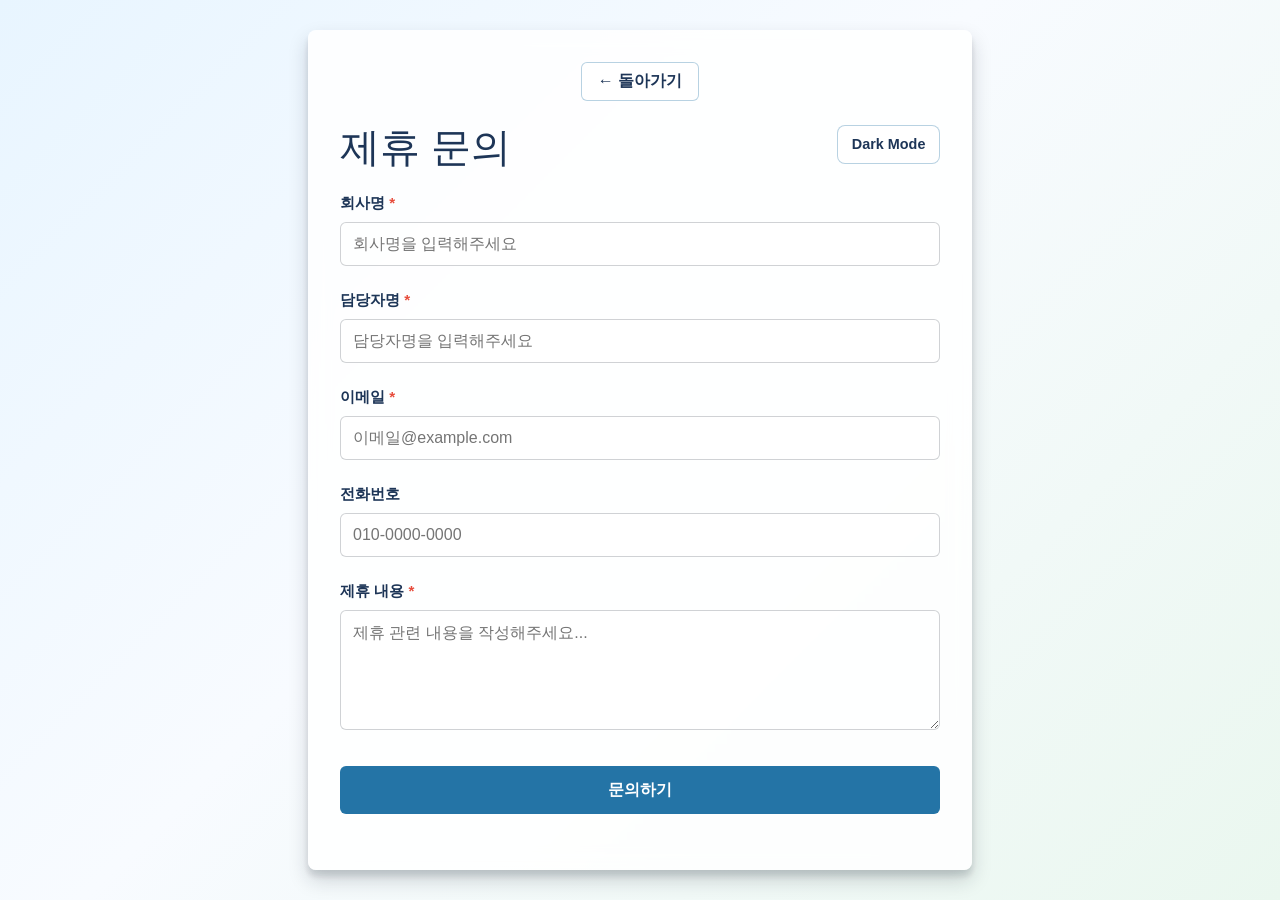
==== partnership.html @ e7c25736 "Add partnership inquiry form with formspree integration" ====
<!DOCTYPE html>
<html lang="ko">
<head>
    <meta charset="UTF-8">
    <meta name="viewport" content="width=device-width, initial-scale=1.0">
    <title>제휴 문의 - Partnership Inquiry</title>
    <link rel="stylesheet" href="style.css">
    <style>
        .form-container {
            max-width: 600px;
        }

        .form-group {
            margin-bottom: 1.5rem;
            text-align: left;
        }

        label {
            display: block;
            margin-bottom: 0.5rem;
            font-weight: 600;
            color: var(--heading-color);
            font-size: 0.95rem;
        }

        input[type="text"],
        input[type="email"],
        input[type="tel"],
        textarea {
            width: 100%;
            padding: 0.75rem;
            border: 1px solid rgba(20, 30, 45, 0.2);
            border-radius: 6px;
            font-family: inherit;
            font-size: 1rem;
            background-color: rgba(255, 255, 255, 0.5);
            color: var(--text-color);
            box-sizing: border-box;
            transition: border-color 0.3s ease, background-color 0.3s ease;
        }

        input[type="text"]:focus,
        input[type="email"]:focus,
        input[type="tel"]:focus,
        textarea:focus {
            outline: none;
            border-color: var(--button-background);
            background-color: rgba(255, 255, 255, 0.8);
        }

        textarea {
            resize: vertical;
            min-height: 120px;
        }

        .form-group.submit {
            margin-top: 2rem;
        }

        button[type="submit"] {
            background-color: var(--button-background);
            color: var(--button-text);
            border: none;
            padding: 0.85rem 2rem;
            border-radius: 6px;
            font-size: 1rem;
            font-weight: 600;
            cursor: pointer;
            transition: background-color 0.3s ease, transform 0.2s ease;
            width: 100%;
        }

        button[type="submit"]:hover {
            background-color: var(--button-hover);
            transform: translateY(-2px);
        }

        .back-button {
            display: inline-block;
            margin-bottom: 1.5rem;
            padding: 0.5rem 1rem;
            background-color: var(--toggle-background);
            border: 1px solid var(--toggle-border);
            border-radius: 6px;
            color: var(--toggle-text);
            text-decoration: none;
            cursor: pointer;
            font-weight: 600;
            transition: background-color 0.3s ease;
        }

        .back-button:hover {
            background-color: rgba(36, 116, 166, 0.1);
        }

        .required {
            color: #e74c3c;
        }
    </style>
</head>
<body>
    <div class="container form-container">
        <a href="index.html" class="back-button">← 돌아가기</a>
        
        <div class="top-bar">
            <h1>제휴 문의</h1>
            <button id="theme-toggle" class="theme-toggle" type="button" aria-label="Switch to dark mode">Dark Mode</button>
        </div>

        <form action="https://formspree.io/f/meenlnaj" method="POST">
            <div class="form-group">
                <label for="company">회사명 <span class="required">*</span></label>
                <input 
                    type="text" 
                    id="company" 
                    name="company" 
                    placeholder="회사명을 입력해주세요"
                    required
                />
            </div>

            <div class="form-group">
                <label for="name">담당자명 <span class="required">*</span></label>
                <input 
                    type="text" 
                    id="name" 
                    name="name" 
                    placeholder="담당자명을 입력해주세요"
                    required
                />
            </div>

            <div class="form-group">
                <label for="email">이메일 <span class="required">*</span></label>
                <input 
                    type="email" 
                    id="email" 
                    name="email" 
                    placeholder="이메일@example.com"
                    required
                />
            </div>

            <div class="form-group">
                <label for="phone">전화번호</label>
                <input 
                    type="tel" 
                    id="phone" 
                    name="phone" 
                    placeholder="010-0000-0000"
                />
            </div>

            <div class="form-group">
                <label for="message">제휴 내용 <span class="required">*</span></label>
                <textarea 
                    id="message" 
                    name="message" 
                    placeholder="제휴 관련 내용을 작성해주세요..."
                    required
                ></textarea>
            </div>

            <div class="form-group submit">
                <button type="submit">문의하기</button>
            </div>
        </form>
    </div>

    <script>
        // 테마 토글 기능
        document.addEventListener('DOMContentLoaded', () => {
            const themeToggle = document.getElementById('theme-toggle');
            const themeStorageKey = 'lotto-theme';

            const getInitialTheme = () => {
                const savedTheme = localStorage.getItem(themeStorageKey);
                if (savedTheme === 'light' || savedTheme === 'dark') {
                    return savedTheme;
                }
                return window.matchMedia('(prefers-color-scheme: dark)').matches ? 'dark' : 'light';
            };

            const applyTheme = (theme) => {
                document.body.dataset.theme = theme;
                const nextTheme = theme === 'dark' ? 'light' : 'dark';
                themeToggle.textContent = theme === 'dark' ? 'White Mode' : 'Dark Mode';
                themeToggle.setAttribute('aria-label', `Switch to ${nextTheme} mode`);
            };

            applyTheme(getInitialTheme());

            themeToggle.addEventListener('click', () => {
                const nextTheme = document.body.dataset.theme === 'dark' ? 'light' : 'dark';
                localStorage.setItem(themeStorageKey, nextTheme);
                applyTheme(nextTheme);
            });
        });
    </script>
</body>
</html>
---- style.css ----
:root {
    --page-background: #f4f7fb;
    --page-gradient: linear-gradient(135deg, #e8f5ff 0%, #f8fbff 45%, #eaf7ef 100%);
    --text-color: #263238;
    --panel-background: rgba(255, 255, 255, 0.86);
    --panel-shadow: 0 10px 20px rgba(20, 30, 45, 0.18), 0 6px 6px rgba(20, 30, 45, 0.12);
    --heading-color: #1d3557;
    --button-background: #2474a6;
    --button-hover: #1a5f8d;
    --button-text: #ffffff;
    --toggle-background: rgba(255, 255, 255, 0.72);
    --toggle-border: rgba(36, 116, 166, 0.32);
    --toggle-text: #1d3557;
}

body[data-theme="dark"] {
    --page-background: #121417;
    --page-gradient: linear-gradient(135deg, #121417 0%, #1d2630 52%, #0f2019 100%);
    --text-color: #edf2f4;
    --panel-background: rgba(22, 27, 34, 0.88);
    --panel-shadow: 0 12px 26px rgba(0, 0, 0, 0.38), 0 6px 10px rgba(0, 0, 0, 0.28);
    --heading-color: #f6f8fa;
    --button-background: #2f8f9d;
    --button-hover: #257783;
    --button-text: #ffffff;
    --toggle-background: rgba(34, 41, 49, 0.86);
    --toggle-border: rgba(143, 173, 190, 0.38);
    --toggle-text: #f6f8fa;
}

body {
    font-family: 'Helvetica Neue', sans-serif;
    background-color: var(--page-background);
    color: var(--text-color);
    display: flex;
    justify-content: center;
    align-items: center;
    min-height: 100vh;
    margin: 0;
    background-image: var(--page-gradient);
    transition: background-color 0.3s ease, color 0.3s ease;
}

.container {
    background-color: var(--panel-background);
    padding: 2rem;
    border-radius: 8px;
    box-shadow: var(--panel-shadow);
    text-align: center;
    max-width: 500px;
    width: 90%;
    backdrop-filter: blur(10px);
    transition: background-color 0.3s ease, box-shadow 0.3s ease;
}

.top-bar {
    display: flex;
    align-items: flex-start;
    justify-content: space-between;
    gap: 1rem;
    margin-bottom: 1.5rem;
}

h1 {
    color: var(--heading-color);
    margin: 0;
    font-size: 2.5rem;
    font-weight: 300;
    line-height: 1.1;
    text-align: left;
    transition: color 0.3s ease;
}

.theme-toggle {
    flex: 0 0 auto;
    background-color: var(--toggle-background);
    border: 1px solid var(--toggle-border);
    border-radius: 8px;
    color: var(--toggle-text);
    cursor: pointer;
    font-size: 0.9rem;
    font-weight: 700;
    padding: 0.65rem 0.85rem;
    transition: background-color 0.3s ease, border-color 0.3s ease, color 0.3s ease, transform 0.2s ease;
}

.theme-toggle:hover {
    transform: translateY(-1px);
}

.numbers-container {
    display: flex;
    justify-content: center;
    gap: 10px;
    margin-bottom: 2rem;
    flex-wrap: wrap;
}

.number-circle {
    width: 50px;
    height: 50px;
    border-radius: 50%;
    display: flex;
    justify-content: center;
    align-items: center;
    font-size: 1.5rem;
    font-weight: bold;
    color: white;
    box-shadow: 0 4px 8px rgba(0, 0, 0, 0.1);
    transition: transform 0.3s ease, background-color 0.3s ease;
    transform: scale(0);
    animation: pop-in 0.5s ease forwards;
}

@keyframes pop-in {
    to {
        transform: scale(1);
    }
}

#generate-btn {
    background-color: var(--button-background);
    color: var(--button-text);
    border: none;
    padding: 1rem 2rem;
    font-size: 1.2rem;
    border-radius: 8px;
    cursor: pointer;
    transition: background-color 0.3s ease, transform 0.2s ease, box-shadow 0.3s ease;
    box-shadow: 0 4px 6px rgba(50, 50, 93, 0.11), 0 1px 3px rgba(0, 0, 0, 0.08);
}

#generate-btn:hover {
    background-color: var(--button-hover);
    transform: translateY(-2px);
    box-shadow: 0 7px 14px rgba(50, 50, 93, 0.1), 0 3px 6px rgba(0, 0, 0, 0.08);
}

#generate-btn:active {
    transform: translateY(1px);
    box-shadow: 0 2px 4px rgba(50, 50, 93, 0.1), 0 1px 2px rgba(0, 0, 0, 0.08);
}

.partnership-link {
    display: inline-block;
    margin-top: 1.5rem;
    padding: 0.75rem 1.5rem;
    background-color: var(--toggle-background);
    border: 2px solid var(--toggle-border);
    border-radius: 8px;
    color: var(--toggle-text);
    text-decoration: none;
    font-weight: 600;
    font-size: 0.95rem;
    cursor: pointer;
    transition: background-color 0.3s ease, border-color 0.3s ease, transform 0.2s ease;
}

.partnership-link:hover {
    background-color: rgba(36, 116, 166, 0.1);
    border-color: var(--button-background);
    transform: translateY(-2px);
}

.partnership-link:active {
    transform: translateY(0px);
}

@media (max-width: 480px) {
    .top-bar {
        align-items: stretch;
        flex-direction: column;
    }

    h1 {
        text-align: center;
    }

    .number-circle {
        width: 40px;
        height: 40px;
        font-size: 1.2rem;
    }

    h1 {
        font-size: 2rem;
    }

    #generate-btn {
        padding: 0.8rem 1.5rem;
        font-size: 1rem;
    }

    .partnership-link {
        width: 100%;
        box-sizing: border-box;
    }
}
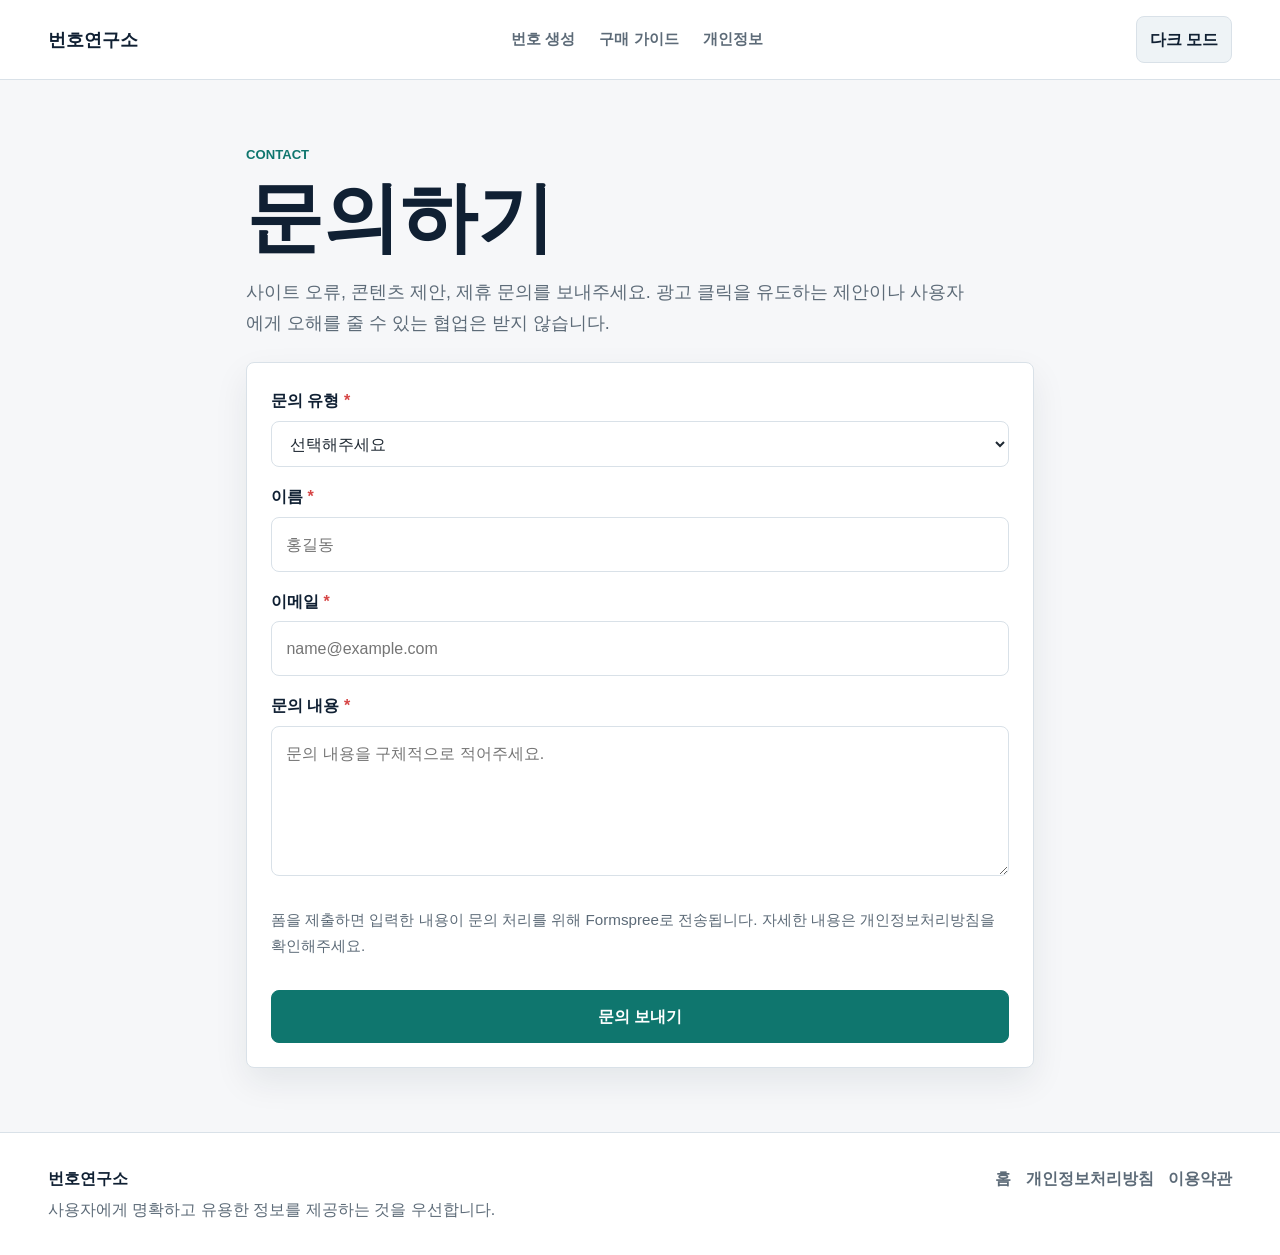
==== commit a398d775: "Improve site quality for AdSense review" ====
--- a/partnership.html
+++ b/partnership.html
@@ -3,199 +3,72 @@
 <head>
     <meta charset="UTF-8">
     <meta name="viewport" content="width=device-width, initial-scale=1.0">
-    <title>제휴 문의 - Partnership Inquiry</title>
+    <meta name="description" content="번호연구소 운영자에게 문의, 제휴 제안, 오류 제보를 보낼 수 있는 페이지입니다.">
+    <title>문의하기 | 번호연구소</title>
     <link rel="stylesheet" href="style.css">
-    <style>
-        .form-container {
-            max-width: 600px;
-        }
-
-        .form-group {
-            margin-bottom: 1.5rem;
-            text-align: left;
-        }
-
-        label {
-            display: block;
-            margin-bottom: 0.5rem;
-            font-weight: 600;
-            color: var(--heading-color);
-            font-size: 0.95rem;
-        }
-
-        input[type="text"],
-        input[type="email"],
-        input[type="tel"],
-        textarea {
-            width: 100%;
-            padding: 0.75rem;
-            border: 1px solid rgba(20, 30, 45, 0.2);
-            border-radius: 6px;
-            font-family: inherit;
-            font-size: 1rem;
-            background-color: rgba(255, 255, 255, 0.5);
-            color: var(--text-color);
-            box-sizing: border-box;
-            transition: border-color 0.3s ease, background-color 0.3s ease;
-        }
-
-        input[type="text"]:focus,
-        input[type="email"]:focus,
-        input[type="tel"]:focus,
-        textarea:focus {
-            outline: none;
-            border-color: var(--button-background);
-            background-color: rgba(255, 255, 255, 0.8);
-        }
-
-        textarea {
-            resize: vertical;
-            min-height: 120px;
-        }
-
-        .form-group.submit {
-            margin-top: 2rem;
-        }
-
-        button[type="submit"] {
-            background-color: var(--button-background);
-            color: var(--button-text);
-            border: none;
-            padding: 0.85rem 2rem;
-            border-radius: 6px;
-            font-size: 1rem;
-            font-weight: 600;
-            cursor: pointer;
-            transition: background-color 0.3s ease, transform 0.2s ease;
-            width: 100%;
-        }
-
-        button[type="submit"]:hover {
-            background-color: var(--button-hover);
-            transform: translateY(-2px);
-        }
-
-        .back-button {
-            display: inline-block;
-            margin-bottom: 1.5rem;
-            padding: 0.5rem 1rem;
-            background-color: var(--toggle-background);
-            border: 1px solid var(--toggle-border);
-            border-radius: 6px;
-            color: var(--toggle-text);
-            text-decoration: none;
-            cursor: pointer;
-            font-weight: 600;
-            transition: background-color 0.3s ease;
-        }
-
-        .back-button:hover {
-            background-color: rgba(36, 116, 166, 0.1);
-        }
-
-        .required {
-            color: #e74c3c;
-        }
-    </style>
 </head>
 <body>
-    <div class="container form-container">
-        <a href="index.html" class="back-button">← 돌아가기</a>
-        
-        <div class="top-bar">
-            <h1>제휴 문의</h1>
-            <button id="theme-toggle" class="theme-toggle" type="button" aria-label="Switch to dark mode">Dark Mode</button>
+    <header class="site-header">
+        <a class="brand" href="index.html" aria-label="번호연구소 홈">번호연구소</a>
+        <nav class="site-nav" aria-label="주요 메뉴">
+            <a href="index.html#generator">번호 생성</a>
+            <a href="index.html#guide">구매 가이드</a>
+            <a href="privacy.html">개인정보</a>
+        </nav>
+        <button id="theme-toggle" class="theme-toggle" type="button" aria-label="다크 모드로 전환">다크 모드</button>
+    </header>
+
+    <main class="narrow-page">
+        <section class="section-band">
+            <p class="eyebrow">Contact</p>
+            <h1>문의하기</h1>
+            <p class="lead">사이트 오류, 콘텐츠 제안, 제휴 문의를 보내주세요. 광고 클릭을 유도하는 제안이나 사용자에게 오해를 줄 수 있는 협업은 받지 않습니다.</p>
+
+            <form class="contact-form" action="https://formspree.io/f/meenlnaj" method="POST">
+                <div class="form-group">
+                    <label for="category">문의 유형 <span class="required">*</span></label>
+                    <select id="category" name="category" required>
+                        <option value="">선택해주세요</option>
+                        <option value="site-feedback">사이트 의견</option>
+                        <option value="bug-report">오류 제보</option>
+                        <option value="partnership">제휴 문의</option>
+                        <option value="privacy">개인정보 문의</option>
+                    </select>
+                </div>
+
+                <div class="form-group">
+                    <label for="name">이름 <span class="required">*</span></label>
+                    <input type="text" id="name" name="name" placeholder="홍길동" autocomplete="name" required>
+                </div>
+
+                <div class="form-group">
+                    <label for="email">이메일 <span class="required">*</span></label>
+                    <input type="email" id="email" name="email" placeholder="name@example.com" autocomplete="email" required>
+                </div>
+
+                <div class="form-group">
+                    <label for="message">문의 내용 <span class="required">*</span></label>
+                    <textarea id="message" name="message" placeholder="문의 내용을 구체적으로 적어주세요." required></textarea>
+                </div>
+
+                <p class="fine-print">폼을 제출하면 입력한 내용이 문의 처리를 위해 Formspree로 전송됩니다. 자세한 내용은 개인정보처리방침을 확인해주세요.</p>
+                <button class="button primary full-width" type="submit">문의 보내기</button>
+            </form>
+        </section>
+    </main>
+
+    <footer class="site-footer">
+        <div>
+            <strong>번호연구소</strong>
+            <p>사용자에게 명확하고 유용한 정보를 제공하는 것을 우선합니다.</p>
         </div>
+        <nav aria-label="하단 메뉴">
+            <a href="index.html">홈</a>
+            <a href="privacy.html">개인정보처리방침</a>
+            <a href="terms.html">이용약관</a>
+        </nav>
+    </footer>
 
-        <form action="https://formspree.io/f/meenlnaj" method="POST">
-            <div class="form-group">
-                <label for="company">회사명 <span class="required">*</span></label>
-                <input 
-                    type="text" 
-                    id="company" 
-                    name="company" 
-                    placeholder="회사명을 입력해주세요"
-                    required
-                />
-            </div>
-
-            <div class="form-group">
-                <label for="name">담당자명 <span class="required">*</span></label>
-                <input 
-                    type="text" 
-                    id="name" 
-                    name="name" 
-                    placeholder="담당자명을 입력해주세요"
-                    required
-                />
-            </div>
-
-            <div class="form-group">
-                <label for="email">이메일 <span class="required">*</span></label>
-                <input 
-                    type="email" 
-                    id="email" 
-                    name="email" 
-                    placeholder="이메일@example.com"
-                    required
-                />
-            </div>
-
-            <div class="form-group">
-                <label for="phone">전화번호</label>
-                <input 
-                    type="tel" 
-                    id="phone" 
-                    name="phone" 
-                    placeholder="010-0000-0000"
-                />
-            </div>
-
-            <div class="form-group">
-                <label for="message">제휴 내용 <span class="required">*</span></label>
-                <textarea 
-                    id="message" 
-                    name="message" 
-                    placeholder="제휴 관련 내용을 작성해주세요..."
-                    required
-                ></textarea>
-            </div>
-
-            <div class="form-group submit">
-                <button type="submit">문의하기</button>
-            </div>
-        </form>
-    </div>
-
-    <script>
-        // 테마 토글 기능
-        document.addEventListener('DOMContentLoaded', () => {
-            const themeToggle = document.getElementById('theme-toggle');
-            const themeStorageKey = 'lotto-theme';
-
-            const getInitialTheme = () => {
-                const savedTheme = localStorage.getItem(themeStorageKey);
-                if (savedTheme === 'light' || savedTheme === 'dark') {
-                    return savedTheme;
-                }
-                return window.matchMedia('(prefers-color-scheme: dark)').matches ? 'dark' : 'light';
-            };
-
-            const applyTheme = (theme) => {
-                document.body.dataset.theme = theme;
-                const nextTheme = theme === 'dark' ? 'light' : 'dark';
-                themeToggle.textContent = theme === 'dark' ? 'White Mode' : 'Dark Mode';
-                themeToggle.setAttribute('aria-label', `Switch to ${nextTheme} mode`);
-            };
-
-            applyTheme(getInitialTheme());
-
-            themeToggle.addEventListener('click', () => {
-                const nextTheme = document.body.dataset.theme === 'dark' ? 'light' : 'dark';
-                localStorage.setItem(themeStorageKey, nextTheme);
-                applyTheme(nextTheme);
-            });
-        });
-    </script>
+    <script src="main.js"></script>
 </body>
 </html>
--- a/style.css
+++ b/style.css
@@ -1,115 +1,278 @@
 :root {
-    --page-background: #f4f7fb;
-    --page-gradient: linear-gradient(135deg, #e8f5ff 0%, #f8fbff 45%, #eaf7ef 100%);
-    --text-color: #263238;
-    --panel-background: rgba(255, 255, 255, 0.86);
-    --panel-shadow: 0 10px 20px rgba(20, 30, 45, 0.18), 0 6px 6px rgba(20, 30, 45, 0.12);
-    --heading-color: #1d3557;
-    --button-background: #2474a6;
-    --button-hover: #1a5f8d;
-    --button-text: #ffffff;
-    --toggle-background: rgba(255, 255, 255, 0.72);
-    --toggle-border: rgba(36, 116, 166, 0.32);
-    --toggle-text: #1d3557;
+    --page-background: #f6f7f9;
+    --surface: #ffffff;
+    --surface-muted: #eef3f6;
+    --text-color: #1f2933;
+    --muted-text: #5d6b78;
+    --heading-color: #102033;
+    --border-color: #d9e1e8;
+    --accent: #0f766e;
+    --accent-dark: #0b5f59;
+    --accent-soft: #e0f2ef;
+    --warning-soft: #fff7e6;
+    --shadow: 0 14px 34px rgba(18, 33, 48, 0.08);
+    --radius: 8px;
 }
 
 body[data-theme="dark"] {
-    --page-background: #121417;
-    --page-gradient: linear-gradient(135deg, #121417 0%, #1d2630 52%, #0f2019 100%);
-    --text-color: #edf2f4;
-    --panel-background: rgba(22, 27, 34, 0.88);
-    --panel-shadow: 0 12px 26px rgba(0, 0, 0, 0.38), 0 6px 10px rgba(0, 0, 0, 0.28);
-    --heading-color: #f6f8fa;
-    --button-background: #2f8f9d;
-    --button-hover: #257783;
-    --button-text: #ffffff;
-    --toggle-background: rgba(34, 41, 49, 0.86);
-    --toggle-border: rgba(143, 173, 190, 0.38);
-    --toggle-text: #f6f8fa;
+    --page-background: #11161b;
+    --surface: #192128;
+    --surface-muted: #202b34;
+    --text-color: #e8eef3;
+    --muted-text: #b3c0ca;
+    --heading-color: #f7fafc;
+    --border-color: #31404c;
+    --accent: #4db6ac;
+    --accent-dark: #80cbc4;
+    --accent-soft: #163834;
+    --warning-soft: #2e2716;
+    --shadow: 0 18px 40px rgba(0, 0, 0, 0.28);
+}
+
+* {
+    box-sizing: border-box;
+}
+
+html {
+    scroll-behavior: smooth;
 }
 
 body {
-    font-family: 'Helvetica Neue', sans-serif;
-    background-color: var(--page-background);
-    color: var(--text-color);
-    display: flex;
-    justify-content: center;
-    align-items: center;
     min-height: 100vh;
     margin: 0;
-    background-image: var(--page-gradient);
-    transition: background-color 0.3s ease, color 0.3s ease;
-}
-
-.container {
-    background-color: var(--panel-background);
-    padding: 2rem;
-    border-radius: 8px;
-    box-shadow: var(--panel-shadow);
-    text-align: center;
-    max-width: 500px;
-    width: 90%;
-    backdrop-filter: blur(10px);
-    transition: background-color 0.3s ease, box-shadow 0.3s ease;
-}
-
-.top-bar {
+    background: var(--page-background);
+    color: var(--text-color);
+    font-family: -apple-system, BlinkMacSystemFont, "Segoe UI", "Noto Sans KR", Arial, sans-serif;
+    line-height: 1.7;
+    transition: background-color 0.25s ease, color 0.25s ease;
+}
+
+a {
+    color: inherit;
+}
+
+.site-header {
+    position: sticky;
+    top: 0;
+    z-index: 10;
     display: flex;
-    align-items: flex-start;
+    align-items: center;
     justify-content: space-between;
     gap: 1rem;
-    margin-bottom: 1.5rem;
-}
-
-h1 {
-    color: var(--heading-color);
-    margin: 0;
-    font-size: 2.5rem;
-    font-weight: 300;
-    line-height: 1.1;
-    text-align: left;
-    transition: color 0.3s ease;
+    padding: 1rem clamp(1rem, 4vw, 3rem);
+    background: color-mix(in srgb, var(--surface) 92%, transparent);
+    border-bottom: 1px solid var(--border-color);
+    backdrop-filter: blur(14px);
+}
+
+.brand {
+    color: var(--heading-color);
+    font-size: 1.15rem;
+    font-weight: 800;
+    text-decoration: none;
+    white-space: nowrap;
+}
+
+.site-nav {
+    display: flex;
+    align-items: center;
+    justify-content: center;
+    gap: clamp(0.75rem, 2vw, 1.5rem);
+    color: var(--muted-text);
+    font-size: 0.95rem;
+    font-weight: 700;
+}
+
+.site-nav a,
+.site-footer a {
+    text-decoration: none;
+}
+
+.site-nav a:hover,
+.site-footer a:hover {
+    color: var(--accent);
+}
+
+.theme-toggle,
+.button {
+    min-height: 44px;
+    border: 1px solid var(--border-color);
+    border-radius: var(--radius);
+    cursor: pointer;
+    font: inherit;
+    font-weight: 800;
+    transition: background-color 0.2s ease, border-color 0.2s ease, color 0.2s ease, transform 0.2s ease;
 }
 
 .theme-toggle {
-    flex: 0 0 auto;
-    background-color: var(--toggle-background);
-    border: 1px solid var(--toggle-border);
-    border-radius: 8px;
-    color: var(--toggle-text);
-    cursor: pointer;
-    font-size: 0.9rem;
-    font-weight: 700;
-    padding: 0.65rem 0.85rem;
-    transition: background-color 0.3s ease, border-color 0.3s ease, color 0.3s ease, transform 0.2s ease;
-}
-
+    padding: 0.55rem 0.8rem;
+    background: var(--surface-muted);
+    color: var(--heading-color);
+    white-space: nowrap;
+}
+
+.button {
+    display: inline-flex;
+    align-items: center;
+    justify-content: center;
+    gap: 0.4rem;
+    padding: 0.75rem 1.1rem;
+    text-decoration: none;
+}
+
+.button.primary {
+    background: var(--accent);
+    border-color: var(--accent);
+    color: #ffffff;
+}
+
+.button.secondary {
+    background: var(--surface);
+    color: var(--heading-color);
+}
+
+.button:hover,
 .theme-toggle:hover {
     transform: translateY(-1px);
 }
 
+.button.primary:hover {
+    background: var(--accent-dark);
+    border-color: var(--accent-dark);
+}
+
+.full-width {
+    width: 100%;
+}
+
+main {
+    width: 100%;
+}
+
+.section-band {
+    width: min(1120px, calc(100% - 2rem));
+    margin: 0 auto;
+    padding: clamp(2rem, 5vw, 4.5rem) 0;
+}
+
+.hero {
+    display: grid;
+    grid-template-columns: minmax(0, 1.5fr) minmax(280px, 0.7fr);
+    gap: clamp(1.5rem, 4vw, 3rem);
+    align-items: center;
+    min-height: calc(100vh - 86px);
+}
+
+.hero-copy h1,
+.narrow-page h1 {
+    max-width: 820px;
+    margin: 0;
+    color: var(--heading-color);
+    font-size: clamp(2.4rem, 6vw, 4.8rem);
+    line-height: 1.08;
+    letter-spacing: 0;
+}
+
+.lead {
+    max-width: 720px;
+    color: var(--muted-text);
+    font-size: 1.12rem;
+}
+
+.eyebrow {
+    margin: 0 0 0.65rem;
+    color: var(--accent);
+    font-size: 0.82rem;
+    font-weight: 900;
+    letter-spacing: 0;
+    text-transform: uppercase;
+}
+
+.hero-actions,
+.tool-actions {
+    display: flex;
+    flex-wrap: wrap;
+    gap: 0.75rem;
+    margin-top: 1.5rem;
+}
+
+.hero-note,
+.tool-panel,
+.insight-panel,
+.info-card,
+.contact-form {
+    background: var(--surface);
+    border: 1px solid var(--border-color);
+    border-radius: var(--radius);
+    box-shadow: var(--shadow);
+}
+
+.hero-note {
+    padding: 1.25rem;
+}
+
+.hero-note strong,
+.info-card h3,
+.insight-panel h3 {
+    color: var(--heading-color);
+}
+
+.hero-note p,
+.fine-print,
+.status-message {
+    color: var(--muted-text);
+    font-size: 0.95rem;
+}
+
+.section-heading {
+    max-width: 780px;
+    margin-bottom: 1.5rem;
+}
+
+.section-heading h2,
+.article-body h2,
+.policy-body h2 {
+    margin: 0;
+    color: var(--heading-color);
+    font-size: clamp(1.8rem, 4vw, 2.7rem);
+    line-height: 1.18;
+}
+
+.section-heading p,
+.article-body p,
+.policy-body p {
+    color: var(--muted-text);
+}
+
+.tool-layout {
+    display: grid;
+    grid-template-columns: minmax(0, 1fr) minmax(280px, 0.55fr);
+    gap: 1rem;
+}
+
+.tool-panel,
+.insight-panel {
+    padding: clamp(1rem, 3vw, 1.5rem);
+}
+
 .numbers-container {
-    display: flex;
-    justify-content: center;
-    gap: 10px;
-    margin-bottom: 2rem;
-    flex-wrap: wrap;
+    display: grid;
+    grid-template-columns: repeat(6, minmax(44px, 1fr));
+    gap: 0.75rem;
+    min-height: 76px;
 }
 
 .number-circle {
-    width: 50px;
-    height: 50px;
-    border-radius: 50%;
-    display: flex;
-    justify-content: center;
-    align-items: center;
-    font-size: 1.5rem;
-    font-weight: bold;
-    color: white;
-    box-shadow: 0 4px 8px rgba(0, 0, 0, 0.1);
-    transition: transform 0.3s ease, background-color 0.3s ease;
-    transform: scale(0);
-    animation: pop-in 0.5s ease forwards;
+    aspect-ratio: 1;
+    border-radius: 999px;
+    display: grid;
+    place-items: center;
+    color: #ffffff;
+    font-size: clamp(1.1rem, 3vw, 1.45rem);
+    font-weight: 900;
+    box-shadow: inset 0 -10px 18px rgba(0, 0, 0, 0.12), 0 10px 18px rgba(16, 32, 51, 0.12);
+    transform: scale(0.88);
+    animation: pop-in 0.28s ease forwards;
 }
 
 @keyframes pop-in {
@@ -118,81 +281,233 @@
     }
 }
 
-#generate-btn {
-    background-color: var(--button-background);
-    color: var(--button-text);
-    border: none;
-    padding: 1rem 2rem;
-    font-size: 1.2rem;
-    border-radius: 8px;
+.stats-list {
+    display: grid;
+    gap: 0.75rem;
+    margin: 1rem 0;
+}
+
+.stats-list div {
+    display: flex;
+    justify-content: space-between;
+    gap: 1rem;
+    padding-bottom: 0.75rem;
+    border-bottom: 1px solid var(--border-color);
+}
+
+.stats-list dt {
+    color: var(--muted-text);
+    font-weight: 700;
+}
+
+.stats-list dd {
+    margin: 0;
+    color: var(--heading-color);
+    font-weight: 900;
+    text-align: right;
+}
+
+.content-grid {
+    display: grid;
+    grid-template-columns: repeat(3, minmax(0, 1fr));
+    gap: 1rem;
+}
+
+.info-card {
+    padding: 1.2rem;
+}
+
+.info-card h3 {
+    margin: 0 0 0.5rem;
+}
+
+.info-card p {
+    margin: 0;
+    color: var(--muted-text);
+}
+
+.article-section {
+    width: 100%;
+    max-width: none;
+    background: var(--surface-muted);
+}
+
+.article-body {
+    width: min(880px, calc(100% - 2rem));
+    margin: 0 auto;
+}
+
+.faq-list {
+    display: grid;
+    gap: 0.75rem;
+}
+
+details {
+    background: var(--surface);
+    border: 1px solid var(--border-color);
+    border-radius: var(--radius);
+    padding: 1rem 1.2rem;
+}
+
+summary {
+    color: var(--heading-color);
     cursor: pointer;
-    transition: background-color 0.3s ease, transform 0.2s ease, box-shadow 0.3s ease;
-    box-shadow: 0 4px 6px rgba(50, 50, 93, 0.11), 0 1px 3px rgba(0, 0, 0, 0.08);
-}
-
-#generate-btn:hover {
-    background-color: var(--button-hover);
-    transform: translateY(-2px);
-    box-shadow: 0 7px 14px rgba(50, 50, 93, 0.1), 0 3px 6px rgba(0, 0, 0, 0.08);
-}
-
-#generate-btn:active {
-    transform: translateY(1px);
-    box-shadow: 0 2px 4px rgba(50, 50, 93, 0.1), 0 1px 2px rgba(0, 0, 0, 0.08);
-}
-
-.partnership-link {
-    display: inline-block;
+    font-weight: 900;
+}
+
+details p {
+    color: var(--muted-text);
+}
+
+.narrow-page {
+    width: min(820px, calc(100% - 2rem));
+    margin: 0 auto;
+}
+
+.contact-form {
+    display: grid;
+    gap: 1rem;
     margin-top: 1.5rem;
-    padding: 0.75rem 1.5rem;
-    background-color: var(--toggle-background);
-    border: 2px solid var(--toggle-border);
-    border-radius: 8px;
-    color: var(--toggle-text);
-    text-decoration: none;
-    font-weight: 600;
-    font-size: 0.95rem;
-    cursor: pointer;
-    transition: background-color 0.3s ease, border-color 0.3s ease, transform 0.2s ease;
-}
-
-.partnership-link:hover {
-    background-color: rgba(36, 116, 166, 0.1);
-    border-color: var(--button-background);
-    transform: translateY(-2px);
-}
-
-.partnership-link:active {
-    transform: translateY(0px);
-}
-
-@media (max-width: 480px) {
-    .top-bar {
-        align-items: stretch;
+    padding: clamp(1rem, 3vw, 1.5rem);
+}
+
+.form-group {
+    display: grid;
+    gap: 0.4rem;
+}
+
+label {
+    color: var(--heading-color);
+    font-weight: 800;
+}
+
+input,
+select,
+textarea {
+    width: 100%;
+    border: 1px solid var(--border-color);
+    border-radius: var(--radius);
+    background: var(--surface);
+    color: var(--text-color);
+    font: inherit;
+    padding: 0.8rem 0.9rem;
+}
+
+textarea {
+    min-height: 150px;
+    resize: vertical;
+}
+
+input:focus,
+select:focus,
+textarea:focus {
+    outline: 3px solid var(--accent-soft);
+    border-color: var(--accent);
+}
+
+.required {
+    color: #d64545;
+}
+
+.policy-body {
+    max-width: 760px;
+}
+
+.policy-body h2 {
+    margin-top: 2rem;
+    font-size: 1.35rem;
+}
+
+.policy-body a {
+    color: var(--accent);
+    font-weight: 800;
+}
+
+.site-footer {
+    display: flex;
+    justify-content: space-between;
+    gap: 1rem;
+    padding: 2rem clamp(1rem, 4vw, 3rem);
+    border-top: 1px solid var(--border-color);
+    background: var(--surface);
+    color: var(--muted-text);
+}
+
+.site-footer strong {
+    color: var(--heading-color);
+}
+
+.site-footer p {
+    margin: 0.25rem 0 0;
+}
+
+.site-footer nav {
+    display: flex;
+    flex-wrap: wrap;
+    align-content: flex-start;
+    justify-content: flex-end;
+    gap: 0.9rem;
+    font-weight: 800;
+}
+
+@media (max-width: 860px) {
+    .site-header {
+        align-items: flex-start;
+        flex-wrap: wrap;
+    }
+
+    .site-nav {
+        order: 3;
+        width: 100%;
+        justify-content: flex-start;
+        overflow-x: auto;
+        padding-bottom: 0.1rem;
+    }
+
+    .hero,
+    .tool-layout,
+    .content-grid {
+        grid-template-columns: 1fr;
+    }
+
+    .hero {
+        min-height: auto;
+        padding-top: 2.5rem;
+    }
+
+    .numbers-container {
+        grid-template-columns: repeat(3, minmax(64px, 1fr));
+    }
+
+    .site-footer {
         flex-direction: column;
     }
 
-    h1 {
-        text-align: center;
-    }
-
-    .number-circle {
-        width: 40px;
-        height: 40px;
-        font-size: 1.2rem;
-    }
-
-    h1 {
-        font-size: 2rem;
-    }
-
-    #generate-btn {
-        padding: 0.8rem 1.5rem;
-        font-size: 1rem;
-    }
-
-    .partnership-link {
+    .site-footer nav {
+        justify-content: flex-start;
+    }
+}
+
+@media (max-width: 520px) {
+    .site-header {
+        padding: 0.85rem 1rem;
+    }
+
+    .theme-toggle {
+        width: auto;
+    }
+
+    .hero-copy h1,
+    .narrow-page h1 {
+        font-size: 2.35rem;
+    }
+
+    .numbers-container {
+        gap: 0.5rem;
+    }
+
+    .hero-actions .button,
+    .tool-actions .button {
         width: 100%;
-        box-sizing: border-box;
-    }
-}
+    }
+}
